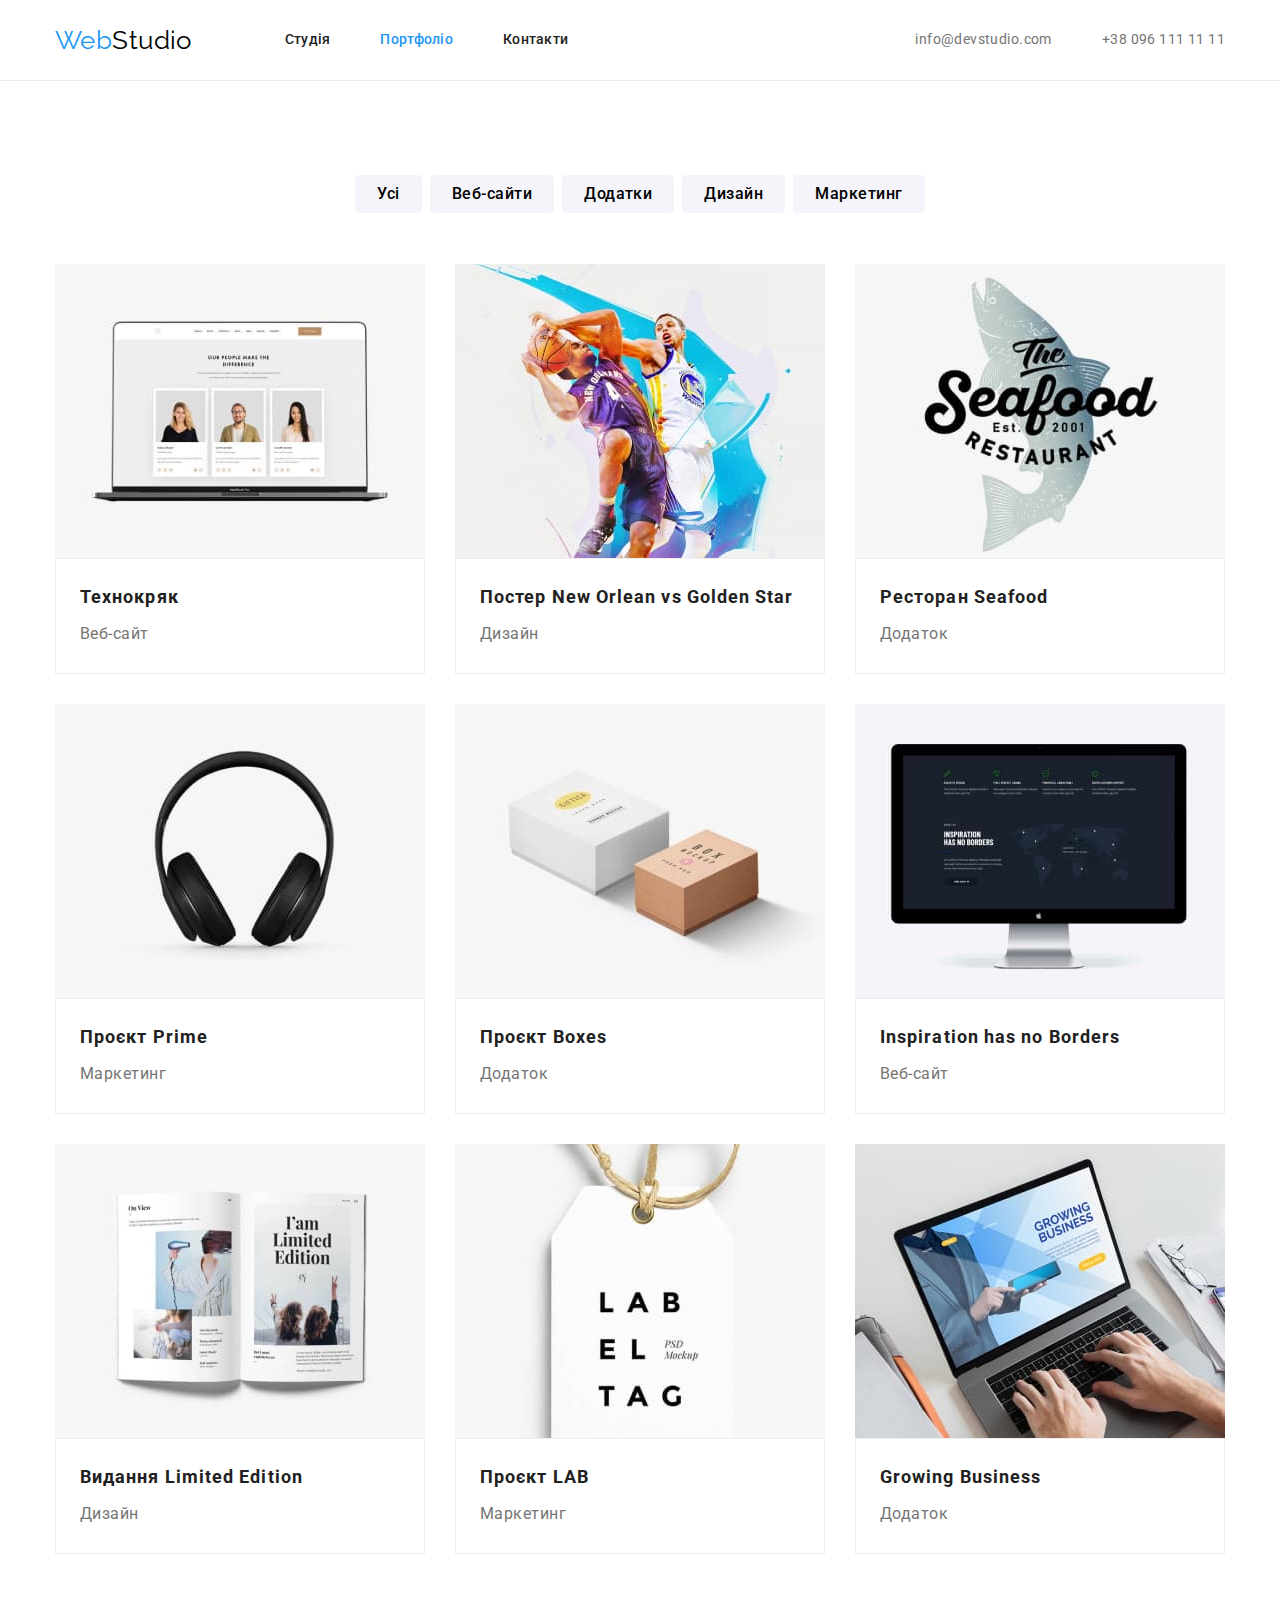
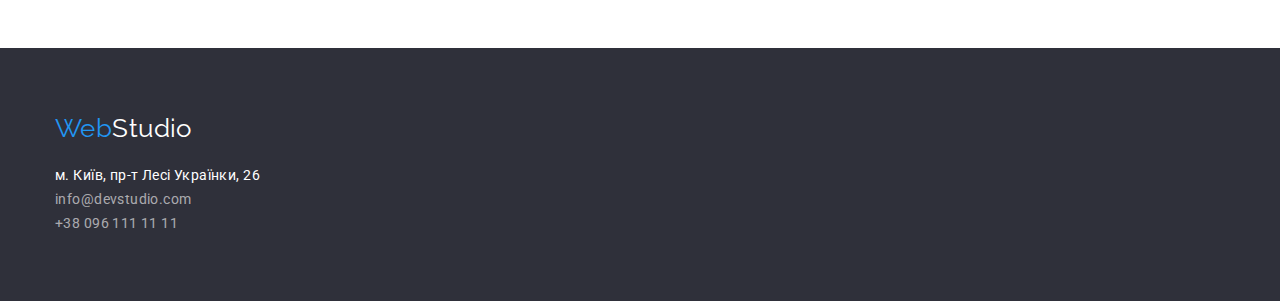
==== portfolio.html @ 6aa2aea1 "Add grid and blocks" ====
<!DOCTYPE html>
<html lang="uk">
  <head>
    <meta charset="UTF-8" />
    <meta http-equiv="X-UA-Compatible" content="IE=edge" />
    <meta name="viewport" content="width=device-width, initial-scale=1.0" />
    <title>Портфоліо</title>

    <link
      href="https://fonts.googleapis.com/css2?family=Raleway:wght@700&family=Roboto:wght@400;500;700;900&display=swap"
      rel="stylesheet"
    />
    <link
      rel="stylesheet"
      href="https://cdnjs.cloudflare.com/ajax/libs/modern-normalize/1.1.0/modern-normalize.min.css
    "
    />
    <link rel="stylesheet" href="./css/styles.css" />
  </head>
  <body>
    <header class="page-header">
      <div class="header container">
        <nav class="main-nav">
          <a href="" class="logo"><span class="blue-logo">Web</span>Studio</a>
          <ul class="site-nav list">
            <li class="item"><a href="" class="link">Студія</a></li>
            <li class="item">
              <a href="./portfolio.html" class="link current">Портфоліо</a>
            </li>
            <li class="item"><a href="" class="link">Контакти</a></li>
          </ul>
        </nav>
        <ul class="contacts list">
          <li class="item">
            <a href="mailto:info@devstudio.com" class="link"
              >info@devstudio.com</a
            >
          </li>
          <li class="item">
            <a href="tel:+380961111111" class="link">+38 096 111 11 11</a>
          </li>
        </ul>
      </div>
    </header>
    <main>
      <section class="section container">
        <h1 class="none">Портфоліо</h1>

        <ul class="btn-list list">
          <li class="item">
            <button class="button-filtr" type="button">Усі</button>
          </li>
          <li class="item">
            <button class="button-filtr" type="button">Веб-сайти</button>
          </li>
          <li class="item">
            <button class="button-filtr" type="button">Додатки</button>
          </li>
          <li class="item">
            <button class="button-filtr" type="button">Дизайн</button>
          </li>
          <li class="item">
            <button class="button-filtr" type="button">Маркетинг</button>
          </li>
        </ul>

        <ul class="project-list list">
          <li class="item">
            <a href="" class="link"
              ><img
                class="no-grap"
                src="./images/img-portfolio/card1.jpg"
                alt="Зображення"
                width="370"
              />
              <div class="border">
                <h2 class="title">Технокряк</h2>
                <p class="description">Веб-сайт</p>
              </div></a
            >
          </li>
          <li class="item">
            <a href="" class="link"
              ><img
                class="no-grap"
                src="./images/img-portfolio/card2.jpg"
                alt="Зображення"
                width="370"
              />
              <div class="border">
                <h2 class="title">Постер New Orlean vs Golden Star</h2>
                <p class="description">Дизайн</p>
              </div></a
            >
          </li>
          <li class="item">
            <a href="" class="link"
              ><img
                class="no-grap"
                src="./images/img-portfolio/card3.jpg"
                alt="Зображення"
                width="370"
              />
              <div class="border">
                <h2 class="title">Ресторан Seafood</h2>
                <p class="description">Додаток</p>
              </div></a
            >
          </li>
          <li class="item">
            <a href="" class="link"
              ><img
                class="no-grap"
                src="./images/img-portfolio/card4.jpg"
                alt="Зображення"
                width="370"
              />
              <div class="border">
                <h2 class="title">Проєкт Prime</h2>
                <p class="description">Маркетинг</p>
              </div></a
            >
          </li>
          <li class="item">
            <a href="" class="link"
              ><img
                class="no-grap"
                src="./images/img-portfolio/card5.jpg"
                alt="Зображення"
                width="370"
              />
              <div class="border">
                <h2 class="title">Проєкт Boxes</h2>
                <p class="description">Додаток</p>
              </div></a
            >
          </li>
          <li class="item">
            <a href="" class="link"
              ><img
                class="no-grap"
                src="./images/img-portfolio/card6.jpg"
                alt="Зображення"
                width="370"
              />
              <div class="border">
                <h2 class="title">Inspiration has no Borders</h2>
                <p class="description">Веб-сайт</p>
              </div></a
            >
          </li>
          <li class="item">
            <a href="" class="link"
              ><img
                class="no-grap"
                src="./images/img-portfolio/card7.jpg"
                alt="Зображення"
                width="370"
              />
              <div class="border">
                <h2 class="title">Видання Limited Edition</h2>
                <p class="description">Дизайн</p>
              </div></a
            >
          </li>
          <li class="item">
            <a href="" class="link"
              ><img
                class="no-grap"
                src="./images/img-portfolio/card8.jpg"
                alt="Зображення"
                width="370"
              />
              <div class="border">
                <h2 class="title">Проєкт LAB</h2>
                <p class="description">Маркетинг</p>
              </div></a
            >
          </li>
          <li class="item">
            <a href="" class="link"
              ><img
                class="no-grap"
                src="./images/img-portfolio/card9.jpg"
                alt="Зображення"
                width="370"
              />
              <div class="border">
                <h2 class="title">Growing Business</h2>
                <p class="description">Додаток</p>
              </div></a
            >
          </li>
        </ul>
      </section>
    </main>
    <footer class="page-footer">
      <div class="footer container">
        <a href="" class="logo link"
          ><span class="blue-logo">Web</span
          ><span class="light-logo">Studio</span></a
        >
        <address>
          <ul class="address list">
            <li class="item">
              <a
                href="https://www.google.com/maps/place/Lesi+Ukrainky+Blvd,+26,+Kyiv,+Ukraine,+02000/@50.4265807,30.5361971,17z/data=!3m1!4b1!4m5!3m4!1s0x40d4cf0e033ecbe9:0x57a4dffefec77da0!8m2!3d50.4265807!4d30.5383858"
                target="_blank"
                rel="noopener noreferrer"
                class="white-text-link"
                >м. Київ, пр-т Лесі Українки, 26</a
              >
            </li>
            <li class="item">
              <a href="mailto:info@devstudio.com" class="link"
                >info@devstudio.com</a
              >
            </li>
            <li class="item">
              <a href="tel:+380961111111" class="link">+38 096 111 11 11</a>
            </li>
          </ul>
        </address>
      </div>
    </footer>
  </body>
</html>
---- css/styles.css ----
:root {
  --primary-text-color: #212121;
  --secondary-text-color: #757575;
  --accent-color: #2196f3;
  --primary-white-color: #f5f5f5;
  --secondary-white-color: #f5f4fa;
  --clear-white-color: #ffffff;
  --clear-black-color: #000000;
  --primary-dark-color: #2f303a;
  --transparent-white-color: rgba(255, 255, 255, 0.6);
  --border-white-color: #ececec;
  --border-whitelight-color: #eeeeee;
  --shadow-one-color: rgba(0, 0, 0, 0.12);
  --shadow-two-color: rgba(0, 0, 0, 0.14);
  --shadow-three-color: rgba(0, 0, 0, 0.2);
}

body {
  background-color: var(--clear-white-color);
  color: var(--primary-text-color);

  font-family: "Roboto", sans-serif;
  letter-spacing: 0.03em;
  font-size: 14px;
  line-height: 1.71;
}

h1,
h2,
h3,
h4,
h5,
h6,
p {
  margin: 0;
  padding: 0;
}

/* Утилиты */

.link {
  text-decoration: none;
}

.list {
  list-style: none;
  margin: 0;
  padding: 0;
}

.container {
  margin-left: auto;
  margin-right: auto;
  width: 1200px;
  padding-left: 15px;
  padding-right: 15px;
}

.no-grap {
  display: block;
}

.none {
  display: none;
}
/* Logo  */

.logo {
  color: var(--clear-black-color);

  font-family: "Raleway", sans-serif;
  font-size: 26px;
  line-height: 1.19;
  text-decoration: none;
  margin-right: 93px;
}

.blue-logo {
  color: var(--accent-color);
}

.light-logo {
  color: var(--clear-white-color);
}

.logo:hover,
.logo:focus {
  text-decoration: underline var(--accent-color);
}

/* Header */
.page-header {
  border-bottom: 1px solid var(--border-white-color);
  background-color: var(--clear-white-color);
}

.header {
  display: flex;
  align-items: center;
}

/* Main-nav */
.main-nav {
  display: flex;
  align-items: center;
}

/* Site-nav */

.site-nav {
  display: flex;
}

.site-nav .item + .item {
  margin-left: 50px;
}

.site-nav .link {
  color: var(--primary-text-color);

  font-weight: 500;
  font-size: 14px;
  line-height: 1.14;
  letter-spacing: 0.02em;
  text-decoration: none;

  display: block;
  padding-top: 32px;
  padding-bottom: 32px;
}

.site-nav .link:hover,
.site-nav .link:focus,
.contacts .link:hover,
.contacts .link:focus {
  color: var(--accent-color);
}

.site-nav .link.current {
  color: var(--accent-color);
}

/* Contacts */

.contacts {
  display: flex;
  margin-left: auto;
}

.contacts .link {
  color: var(--secondary-text-color);
  text-decoration: none;
}

.contacts .item + .item {
  margin-left: 50px;
}

/* Section */

.section {
  padding-top: 94px;
  padding-bottom: 94px;
}

.hero {
  background-color: var(--primary-dark-color);
  text-align: center;
}
.hero-title {
  color: var(--clear-white-color);

  font-weight: 900;
  font-size: 44px;
  line-height: 1.36;
  letter-spacing: 0.06em;
  text-transform: uppercase;

  margin-top: 0;
  margin-bottom: 34px;
}

/* Section Feature-list */

.no-padding {
  padding-bottom: 0;
}
/* padding-bottom: 0; Бо на макеті між цією секцією та нижнім сусідом 
відступ всього 94 (критерій В15), не 188 */
.feature-list {
  display: flex;
}

.feature-list .item {
  width: 270px;
}

.feature-list .item:not(:nth-child(4n)) {
  margin-right: 30px;
}

.feature-list .title {
  font-weight: 700;
  font-size: 14px;
  line-height: 1.14;
  text-transform: uppercase;

  margin-top: 0;
  margin-bottom: 10px;
}

.feature-list .description {
  color: var(--secondary-text-color);

  font-size: 14px;
  line-height: 1.71;
}

/* Section Work-list */
.section-title {
  font-weight: 700;
  font-size: 36px;
  line-height: 1.16;
  text-align: center;

  margin-bottom: 50px;
}

.work-list {
  display: flex;
}

.work-list .item:not(:nth-child(3n)) {
  margin-right: 30px;
}

/* Section Team-list */

.section-team {
  background-color: var(--secondary-white-color);
}

.team-list {
  display: flex;
}

.team-list .item {
  background-color: var(--clear-white-color);
  display: block;
  box-shadow: 0px 1px 3px var(--shadow-one-color),
    0px 1px 1px var(--shadow-two-color), 0px 2px 1px var(--shadow-three-color);
  border-radius: 0px 0px 4px 4px;
}

.team-list .item:not(:nth-child(4n)) {
  margin-right: 30px;
}

.section-team .title {
  font-weight: 700;
  font-size: 36px;
  line-height: 1.16;
  text-align: center;

  margin-bottom: 50px;
}

.team-list .pic {
  margin-bottom: 30px;
}

.team-list .tiny-title {
  font-weight: 500;
  font-size: 16px;
  line-height: 1.18;
  text-align: center;

  margin-bottom: 10px;
}

.team-list .discription {
  font-size: 16px;
  line-height: 1.18;
  text-align: center;

  margin-bottom: 30px;
}

/* Porfolio/Section Projects */

.btn-list {
  display: flex;
  flex-wrap: wrap;
  justify-content: center;
}

.btn-list .item:not(:nth-child(5n)) {
  margin-right: 8px;
}

.project-list {
  display: flex;
  flex-wrap: wrap;
  margin-top: 51px;
}

.project-list .item {
  background-color: var(--clear-white-color);
  max-width: 370px;
}
.border {
  border: 1px solid var(--border-whitelight-color);
}

.project-list .item:not(:nth-child(3n)) {
  margin-right: 30px;
}

.project-list .item:not(:nth-last-child(-n + 3)) {
  margin-bottom: 30px;
}

.project-list .title {
  color: var(--primary-text-color);

  font-weight: 700;
  font-size: 18px;
  line-height: 2;
  letter-spacing: 0.06em;

  margin-top: 20px;
  margin-left: 24px;
  display: block;
}

.project-list .description {
  color: var(--secondary-text-color);

  font-size: 16px;
  line-height: 1.88;
  letter-spacing: 0.03em;

  margin-top: 4px;
  margin-left: 24px;
  margin-bottom: 24px;
  display: block;
}

/* Footer */
.page-footer {
  background-color: var(--primary-dark-color);
}
.footer {
  padding-top: 65px;
  padding-bottom: 65px;
}

.footer .logo {
  display: inline-block;
  margin-bottom: 20px;
}

.address .item {
  font-style: normal;
  font-size: 14px;
  line-height: 1.71;
  letter-spacing: 0.03em;
}
.white-text-link {
  color: var(--clear-white-color);
  text-decoration: none;
}
.address .link {
  color: var(--transparent-white-color);
  text-decoration: none;
}
.address .link:focus,
.address .link:hover,
.white-text-link:hover,
.white-text-link:focus {
  color: var(--accent-color);
}

/* Buttons */

.button-hero {
  color: var(--clear-white-color);
  background-color: var(--accent-color);
  border: none;
  cursor: pointer;

  font-weight: 700;
  font-size: 16px;
  line-height: 1.87;
  text-decoration: none;
  text-align: center;
  letter-spacing: 0.06em;

  display: inline-block;
  border-radius: 4px;
  padding: 10px 39px 10px 25px;
  min-width: 216px;
}
.button-hero:active {
  background-color: var(--secondary-white-color);
  color: var(--accent-color);
}

.button-filtr {
  background-color: var(--secondary-white-color);
  border: none;
  cursor: pointer;

  font-weight: 500;
  font-size: 16px;
  line-height: 1.62;
  text-align: center;
  letter-spacing: 0.03em;

  border-radius: 4px;
  display: inline-block;
  padding: 6px 22px 6px 22px;
}

.button-filtr:active {
  background-color: var(--accent-color);
  color: var(--clear-white-color);
}
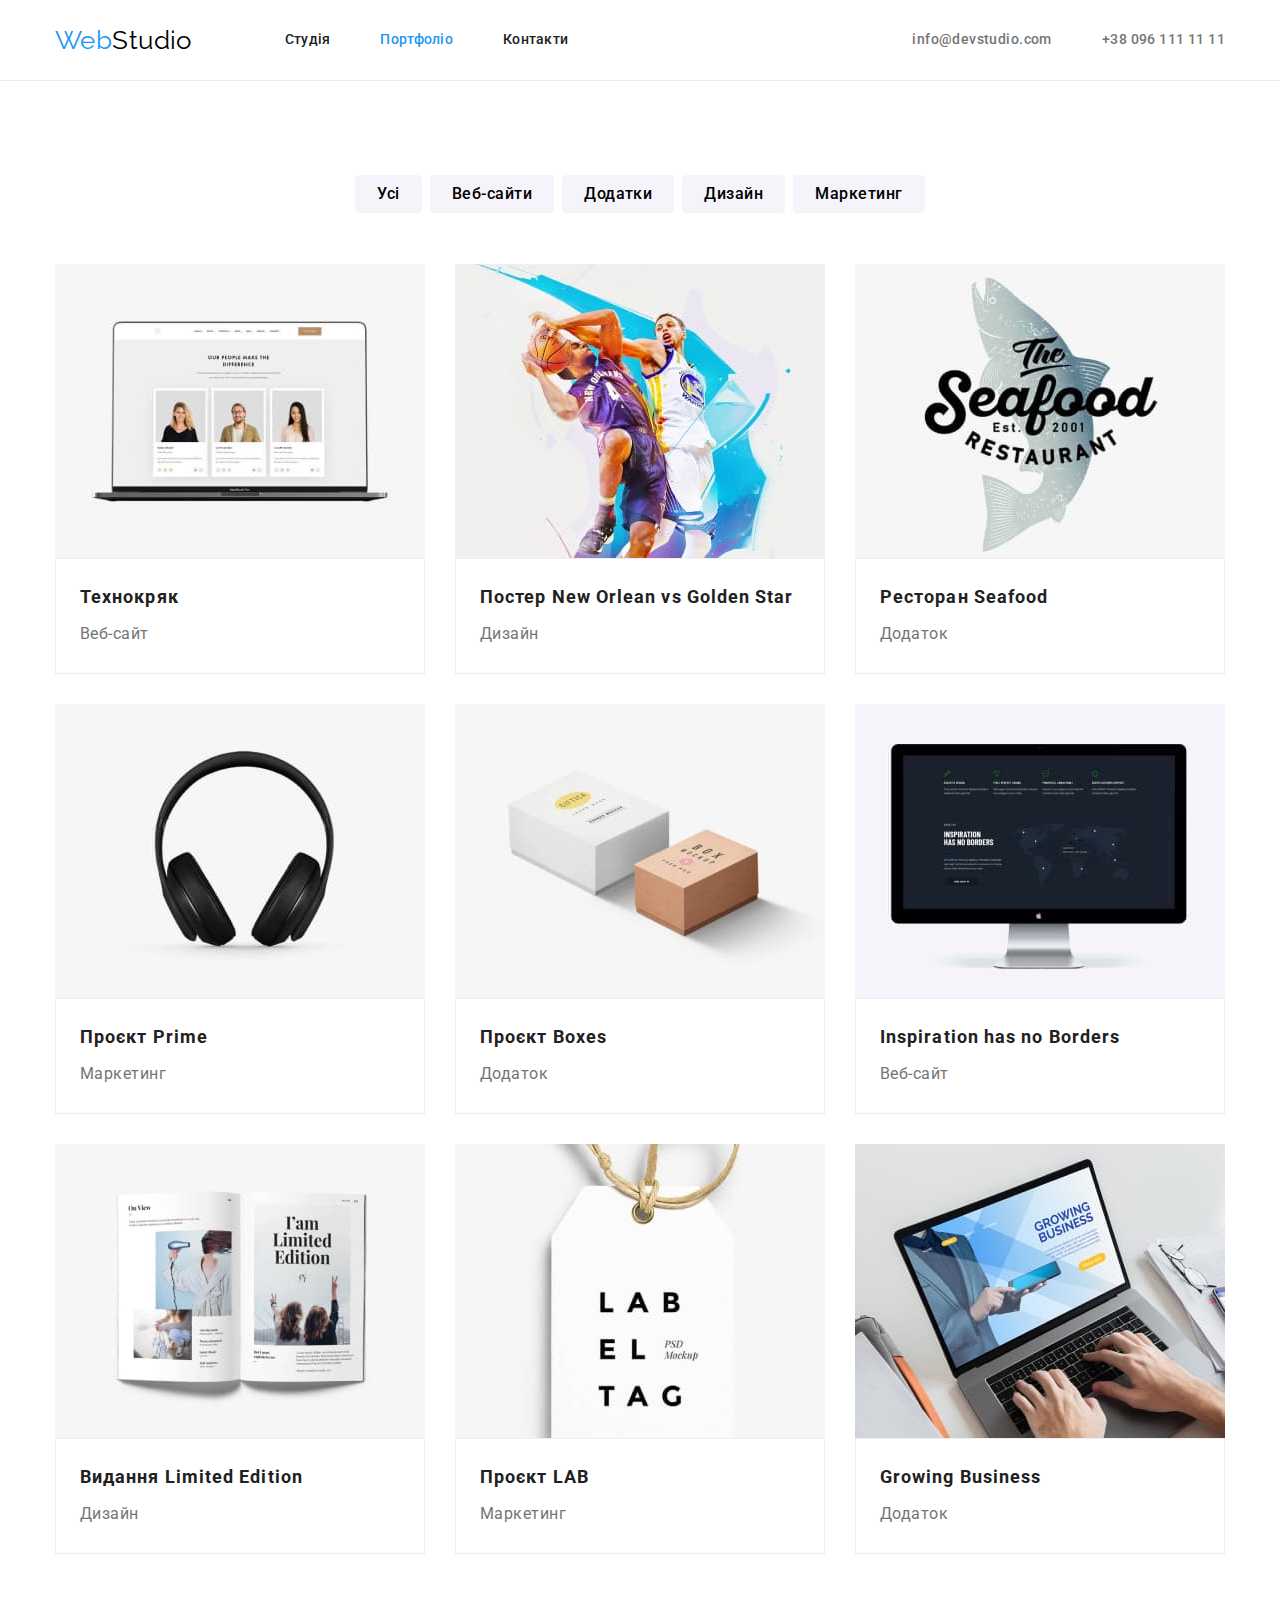
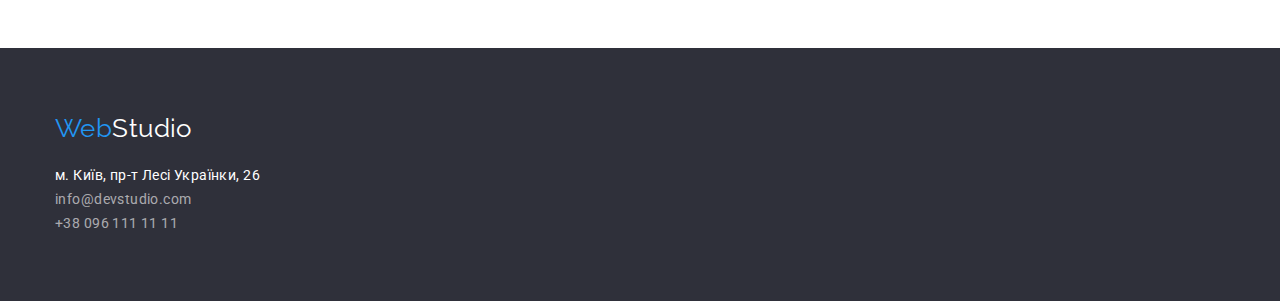
==== commit 56ba9ec5: "Fixes" ====
--- a/portfolio.html
+++ b/portfolio.html
@@ -21,9 +21,11 @@
     <header class="page-header">
       <div class="header container">
         <nav class="main-nav">
-          <a href="" class="logo"><span class="blue-logo">Web</span>Studio</a>
+          <a href="./index.html" class="logo"
+            ><span class="blue-logo">Web</span>Studio</a
+          >
           <ul class="site-nav list">
-            <li class="item"><a href="" class="link">Студія</a></li>
+            <li class="item"><a href="./index.html" class="link">Студія</a></li>
             <li class="item">
               <a href="./portfolio.html" class="link current">Портфоліо</a>
             </li>
@@ -196,7 +198,7 @@
     </main>
     <footer class="page-footer">
       <div class="footer container">
-        <a href="" class="logo link"
+        <a href="./index.html" class="logo link"
           ><span class="blue-logo">Web</span
           ><span class="light-logo">Studio</span></a
         >
--- a/css/styles.css
+++ b/css/styles.css
@@ -150,6 +150,7 @@
 .contacts .link {
   color: var(--secondary-text-color);
   text-decoration: none;
+  font-weight: 500;
 }
 
 .contacts .item + .item {
@@ -282,6 +283,7 @@
   font-size: 16px;
   line-height: 1.18;
   text-align: center;
+  color: var(--secondary-text-color);
 
   margin-bottom: 30px;
 }
@@ -422,7 +424,9 @@
   padding: 6px 22px 6px 22px;
 }
 
-.button-filtr:active {
+.button-filtr:active,
+.button-filtr:hover,
+.button-filtr:focus {
   background-color: var(--accent-color);
   color: var(--clear-white-color);
 }
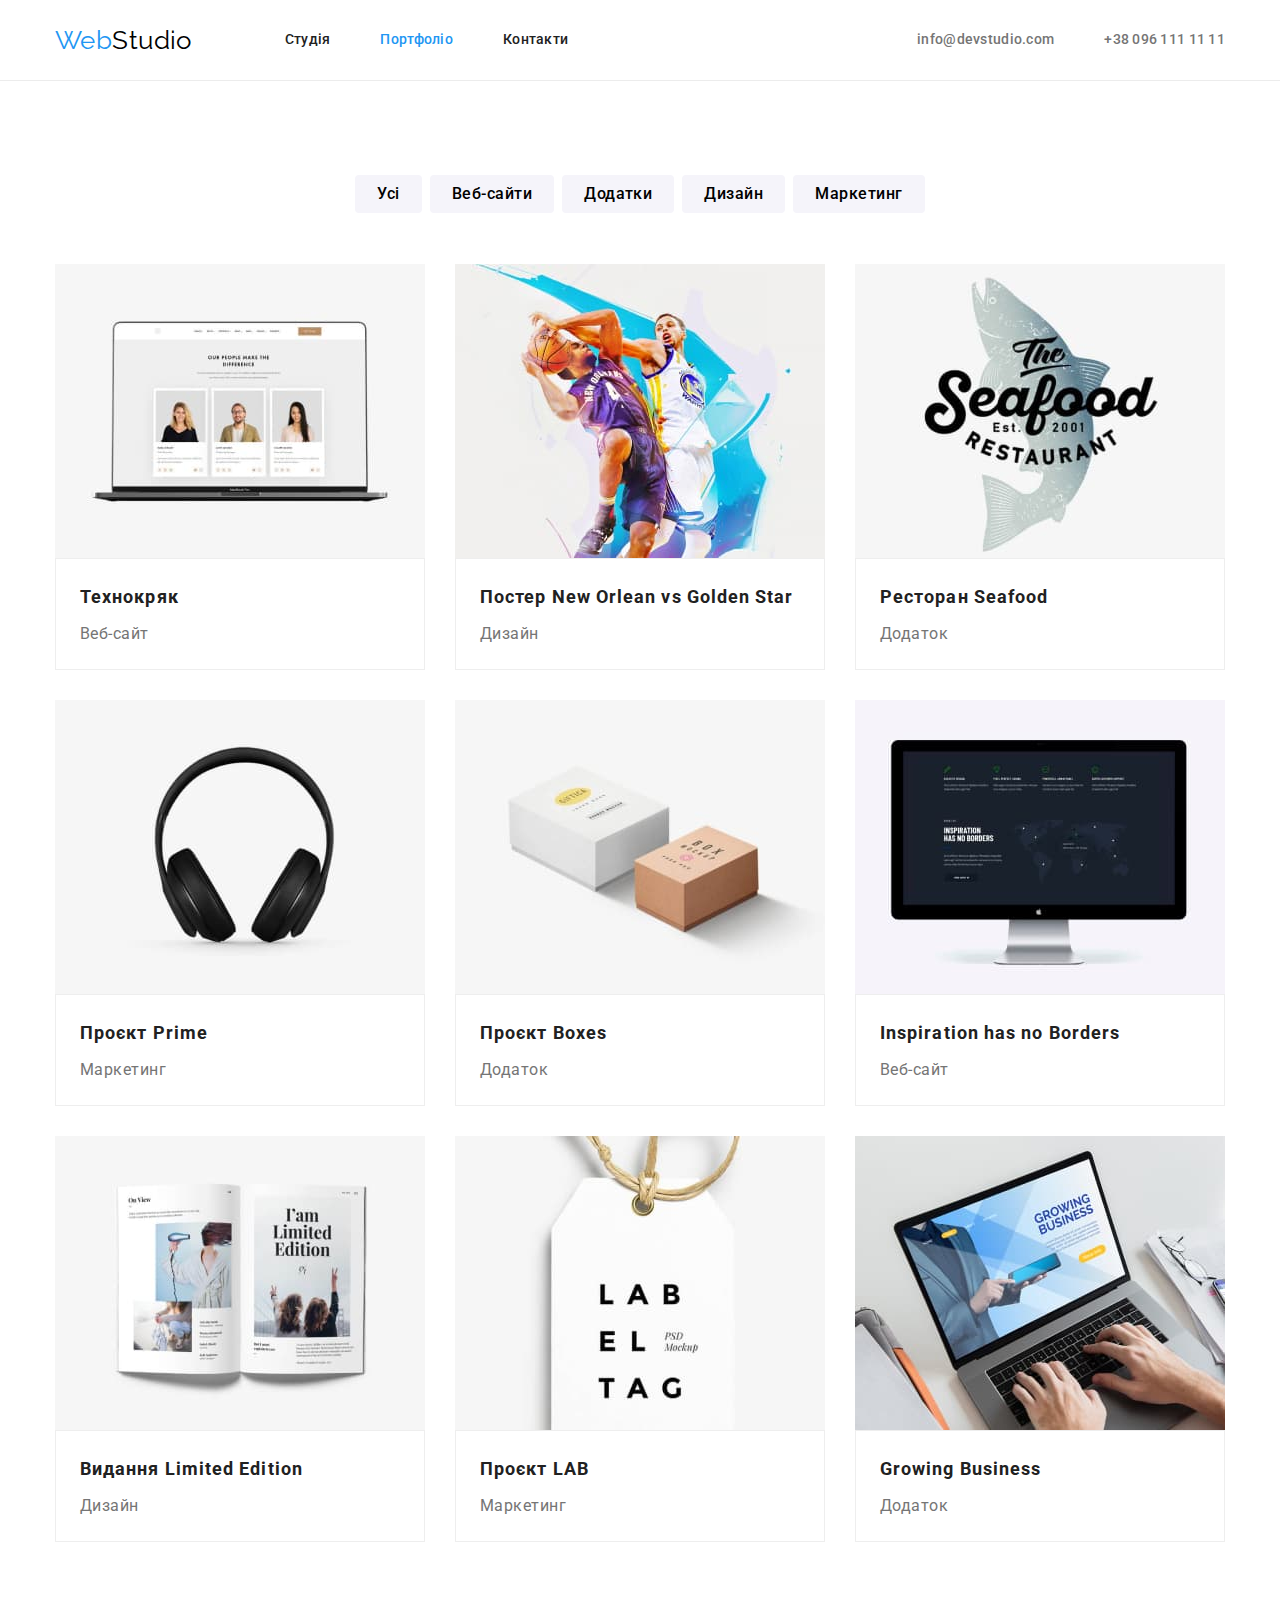
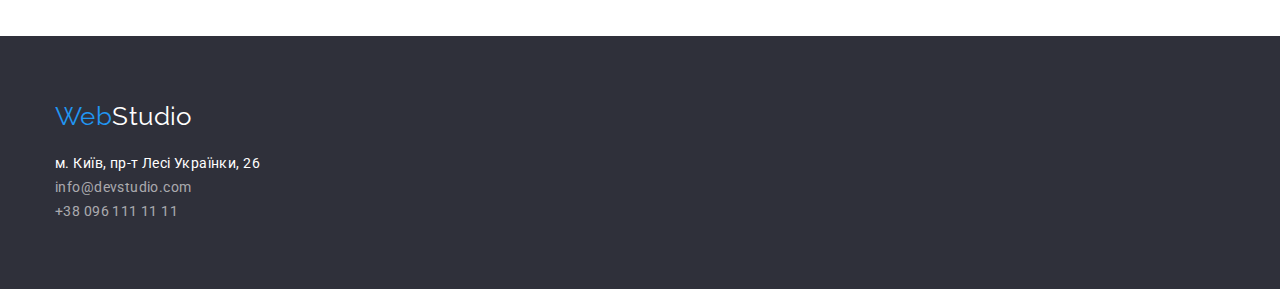
==== commit 068337d0: "Adds a container div" ====
--- a/portfolio.html
+++ b/portfolio.html
@@ -45,155 +45,157 @@
       </div>
     </header>
     <main>
-      <section class="section container">
-        <h1 class="none">Портфоліо</h1>
+      <section class="section">
+        <div class="container">
+          <h1 class="none">Портфоліо</h1>
 
-        <ul class="btn-list list">
-          <li class="item">
-            <button class="button-filtr" type="button">Усі</button>
-          </li>
-          <li class="item">
-            <button class="button-filtr" type="button">Веб-сайти</button>
-          </li>
-          <li class="item">
-            <button class="button-filtr" type="button">Додатки</button>
-          </li>
-          <li class="item">
-            <button class="button-filtr" type="button">Дизайн</button>
-          </li>
-          <li class="item">
-            <button class="button-filtr" type="button">Маркетинг</button>
-          </li>
-        </ul>
+          <ul class="btn-list list">
+            <li class="item">
+              <button class="button-filtr" type="button">Усі</button>
+            </li>
+            <li class="item">
+              <button class="button-filtr" type="button">Веб-сайти</button>
+            </li>
+            <li class="item">
+              <button class="button-filtr" type="button">Додатки</button>
+            </li>
+            <li class="item">
+              <button class="button-filtr" type="button">Дизайн</button>
+            </li>
+            <li class="item">
+              <button class="button-filtr" type="button">Маркетинг</button>
+            </li>
+          </ul>
 
-        <ul class="project-list list">
-          <li class="item">
-            <a href="" class="link"
-              ><img
-                class="no-grap"
-                src="./images/img-portfolio/card1.jpg"
-                alt="Зображення"
-                width="370"
-              />
-              <div class="border">
-                <h2 class="title">Технокряк</h2>
-                <p class="description">Веб-сайт</p>
-              </div></a
-            >
-          </li>
-          <li class="item">
-            <a href="" class="link"
-              ><img
-                class="no-grap"
-                src="./images/img-portfolio/card2.jpg"
-                alt="Зображення"
-                width="370"
-              />
-              <div class="border">
-                <h2 class="title">Постер New Orlean vs Golden Star</h2>
-                <p class="description">Дизайн</p>
-              </div></a
-            >
-          </li>
-          <li class="item">
-            <a href="" class="link"
-              ><img
-                class="no-grap"
-                src="./images/img-portfolio/card3.jpg"
-                alt="Зображення"
-                width="370"
-              />
-              <div class="border">
-                <h2 class="title">Ресторан Seafood</h2>
-                <p class="description">Додаток</p>
-              </div></a
-            >
-          </li>
-          <li class="item">
-            <a href="" class="link"
-              ><img
-                class="no-grap"
-                src="./images/img-portfolio/card4.jpg"
-                alt="Зображення"
-                width="370"
-              />
-              <div class="border">
-                <h2 class="title">Проєкт Prime</h2>
-                <p class="description">Маркетинг</p>
-              </div></a
-            >
-          </li>
-          <li class="item">
-            <a href="" class="link"
-              ><img
-                class="no-grap"
-                src="./images/img-portfolio/card5.jpg"
-                alt="Зображення"
-                width="370"
-              />
-              <div class="border">
-                <h2 class="title">Проєкт Boxes</h2>
-                <p class="description">Додаток</p>
-              </div></a
-            >
-          </li>
-          <li class="item">
-            <a href="" class="link"
-              ><img
-                class="no-grap"
-                src="./images/img-portfolio/card6.jpg"
-                alt="Зображення"
-                width="370"
-              />
-              <div class="border">
-                <h2 class="title">Inspiration has no Borders</h2>
-                <p class="description">Веб-сайт</p>
-              </div></a
-            >
-          </li>
-          <li class="item">
-            <a href="" class="link"
-              ><img
-                class="no-grap"
-                src="./images/img-portfolio/card7.jpg"
-                alt="Зображення"
-                width="370"
-              />
-              <div class="border">
-                <h2 class="title">Видання Limited Edition</h2>
-                <p class="description">Дизайн</p>
-              </div></a
-            >
-          </li>
-          <li class="item">
-            <a href="" class="link"
-              ><img
-                class="no-grap"
-                src="./images/img-portfolio/card8.jpg"
-                alt="Зображення"
-                width="370"
-              />
-              <div class="border">
-                <h2 class="title">Проєкт LAB</h2>
-                <p class="description">Маркетинг</p>
-              </div></a
-            >
-          </li>
-          <li class="item">
-            <a href="" class="link"
-              ><img
-                class="no-grap"
-                src="./images/img-portfolio/card9.jpg"
-                alt="Зображення"
-                width="370"
-              />
-              <div class="border">
-                <h2 class="title">Growing Business</h2>
-                <p class="description">Додаток</p>
-              </div></a
-            >
-          </li>
-        </ul>
+          <ul class="project-list list">
+            <li class="item">
+              <a href="" class="link"
+                ><img
+                  class="no-grap"
+                  src="./images/img-portfolio/card1.jpg"
+                  alt="Зображення"
+                  width="370"
+                />
+                <div class="border">
+                  <h2 class="title">Технокряк</h2>
+                  <p class="description">Веб-сайт</p>
+                </div></a
+              >
+            </li>
+            <li class="item">
+              <a href="" class="link"
+                ><img
+                  class="no-grap"
+                  src="./images/img-portfolio/card2.jpg"
+                  alt="Зображення"
+                  width="370"
+                />
+                <div class="border">
+                  <h2 class="title">Постер New Orlean vs Golden Star</h2>
+                  <p class="description">Дизайн</p>
+                </div></a
+              >
+            </li>
+            <li class="item">
+              <a href="" class="link"
+                ><img
+                  class="no-grap"
+                  src="./images/img-portfolio/card3.jpg"
+                  alt="Зображення"
+                  width="370"
+                />
+                <div class="border">
+                  <h2 class="title">Ресторан Seafood</h2>
+                  <p class="description">Додаток</p>
+                </div></a
+              >
+            </li>
+            <li class="item">
+              <a href="" class="link"
+                ><img
+                  class="no-grap"
+                  src="./images/img-portfolio/card4.jpg"
+                  alt="Зображення"
+                  width="370"
+                />
+                <div class="border">
+                  <h2 class="title">Проєкт Prime</h2>
+                  <p class="description">Маркетинг</p>
+                </div></a
+              >
+            </li>
+            <li class="item">
+              <a href="" class="link"
+                ><img
+                  class="no-grap"
+                  src="./images/img-portfolio/card5.jpg"
+                  alt="Зображення"
+                  width="370"
+                />
+                <div class="border">
+                  <h2 class="title">Проєкт Boxes</h2>
+                  <p class="description">Додаток</p>
+                </div></a
+              >
+            </li>
+            <li class="item">
+              <a href="" class="link"
+                ><img
+                  class="no-grap"
+                  src="./images/img-portfolio/card6.jpg"
+                  alt="Зображення"
+                  width="370"
+                />
+                <div class="border">
+                  <h2 class="title">Inspiration has no Borders</h2>
+                  <p class="description">Веб-сайт</p>
+                </div></a
+              >
+            </li>
+            <li class="item">
+              <a href="" class="link"
+                ><img
+                  class="no-grap"
+                  src="./images/img-portfolio/card7.jpg"
+                  alt="Зображення"
+                  width="370"
+                />
+                <div class="border">
+                  <h2 class="title">Видання Limited Edition</h2>
+                  <p class="description">Дизайн</p>
+                </div></a
+              >
+            </li>
+            <li class="item">
+              <a href="" class="link"
+                ><img
+                  class="no-grap"
+                  src="./images/img-portfolio/card8.jpg"
+                  alt="Зображення"
+                  width="370"
+                />
+                <div class="border">
+                  <h2 class="title">Проєкт LAB</h2>
+                  <p class="description">Маркетинг</p>
+                </div></a
+              >
+            </li>
+            <li class="item">
+              <a href="" class="link"
+                ><img
+                  class="no-grap"
+                  src="./images/img-portfolio/card9.jpg"
+                  alt="Зображення"
+                  width="370"
+                />
+                <div class="border">
+                  <h2 class="title">Growing Business</h2>
+                  <p class="description">Додаток</p>
+                </div></a
+              >
+            </li>
+          </ul>
+        </div>
       </section>
     </main>
     <footer class="page-footer">
--- a/css/styles.css
+++ b/css/styles.css
@@ -148,9 +148,12 @@
 }
 
 .contacts .link {
+  padding: 32px 0px 32px;
   color: var(--secondary-text-color);
   text-decoration: none;
   font-weight: 500;
+  line-height: 1.14;
+  letter-spacing: 0.02em;
 }
 
 .contacts .item + .item {
@@ -167,6 +170,8 @@
 .hero {
   background-color: var(--primary-dark-color);
   text-align: center;
+  padding-top: 200px;
+  padding-bottom: 200px;
 }
 .hero-title {
   color: var(--clear-white-color);
@@ -266,8 +271,9 @@
   margin-bottom: 50px;
 }
 
-.team-list .pic {
-  margin-bottom: 30px;
+
+.team-discription{
+  padding: 30px 32px;
 }
 
 .team-list .tiny-title {
@@ -285,7 +291,7 @@
   text-align: center;
   color: var(--secondary-text-color);
 
-  margin-bottom: 30px;
+  
 }
 
 /* Porfolio/Section Projects */
@@ -311,6 +317,7 @@
   max-width: 370px;
 }
 .border {
+  padding: 20px 24px;
   border: 1px solid var(--border-whitelight-color);
 }
 
@@ -330,8 +337,7 @@
   line-height: 2;
   letter-spacing: 0.06em;
 
-  margin-top: 20px;
-  margin-left: 24px;
+
   display: block;
 }
 
@@ -343,8 +349,7 @@
   letter-spacing: 0.03em;
 
   margin-top: 4px;
-  margin-left: 24px;
-  margin-bottom: 24px;
+ 
   display: block;
 }
 
